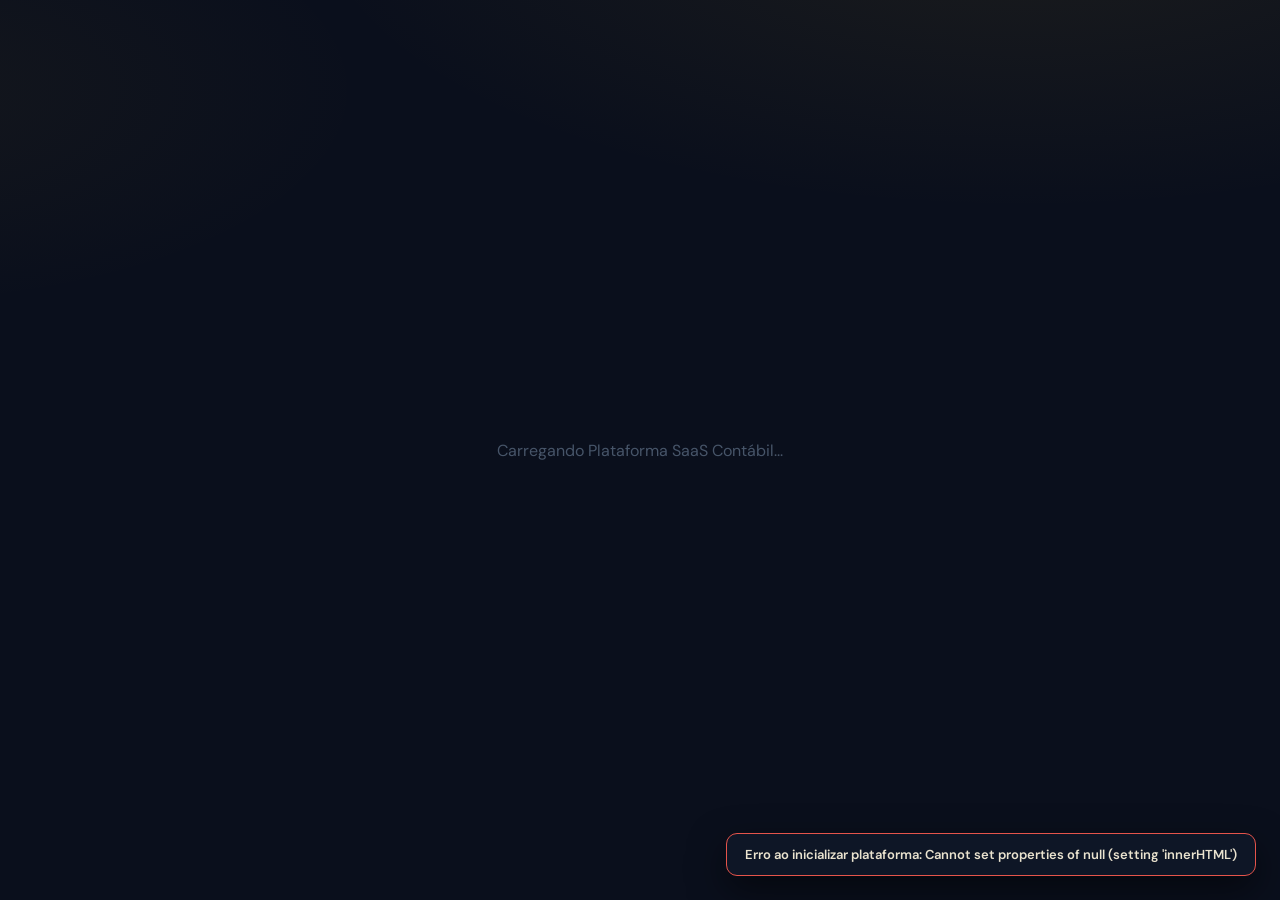
==== frontend/index.html @ 04c54537 "aaaa" ====
<!DOCTYPE html>
<html lang="pt-BR">
<head>
    <meta charset="UTF-8">
    <meta name="viewport" content="width=device-width, initial-scale=1.0, maximum-scale=5.0, viewport-fit=cover">
    <meta name="theme-color" content="#0f172a">
    <meta name="description" content="Plataforma SaaS Multi-Tenant de Precificação de Honorários, Propostas Comerciais e CRM de Vendas Especializado em Contabilidade (NBC PG 01 & Res. CFC 1.590/2020).">
    <title>SaaS Contábil — Precificação, Propostas &amp; CRM de Vendas</title>
    <link rel="icon" type="image/svg+xml" href="./favicon.svg">
    <link rel="preconnect" href="https://fonts.googleapis.com">
    <link rel="preconnect" href="https://fonts.gstatic.com" crossorigin>
    <link href="https://fonts.googleapis.com/css2?family=DM+Sans:ital,opsz,wght@0,9..40,400..700;1,9..40,400..700&family=Fraunces:opsz,wght@9..144,600;9..144,700&family=JetBrains+Mono:wght@400;500;600;700&display=swap" rel="stylesheet">
    <link rel="stylesheet" href="./styles.css">
</head>
<body>
    <div id="app">
        <div style="display:flex;align-items:center;justify-content:center;min-height:100vh;font-family:'DM Sans',sans-serif;color:#475569;gap:12px;">
            <span>Carregando Plataforma SaaS Contábil...</span>
        </div>
    </div>

    <!-- Motor SaaS Standalone para Navegador / GitHub Pages (com fallback automático para API Backend) -->
    <script src="./browser_engine.js"></script>
    <script src="./app.js"></script>
</body>
</html>
---- frontend/styles.css ----
@import url('https://fonts.googleapis.com/css2?family=Syne:wght@600;700;800&family=DM+Sans:opsz,wght@9..40,400;9..40,500;9..40,600;9..40,700&display=swap');

:root {
  --navy: #0A0F1C;
  --navy-2: #0E1626;
  --navy-3: #121C30;
  --navy-4: #18253E;
  --line: #243049;
  --gold: #C9A227;
  --gold-soft: #E0C86A;
  --cream: #EAE3CF;
  --muted: #9AA6B8;
  --danger: #E5544B;
  --ok: #4FB477;
  --info: #38BDF8;
  --purple: #A78BFA;
  --sidebar-w: 256px;
  --sidebar-collapsed-w: 74px;
  --topbar-h: 68px;
  --bottom-nav-h: 64px;
}

* {
  box-sizing: border-box;
  margin: 0;
  padding: 0;
  -webkit-tap-highlight-color: transparent;
}

html, body {
  width: 100%;
  min-height: 100vh;
  min-height: 100dvh;
  font-family: 'DM Sans', system-ui, -apple-system, sans-serif;
  background:
    radial-gradient(1200px 500px at 80% -10%, rgba(201, 162, 39, 0.09), transparent 60%),
    radial-gradient(900px 400px at -10% 10%, rgba(201, 162, 39, 0.05), transparent 55%),
    var(--navy);
  color: var(--cream);
  overflow-x: hidden;
}

h1, h2, h3, .valor-grande, .card-title, .brand-title {
  font-family: 'Syne', sans-serif;
}

/* =========================================================================
   LAYOUT SAAS ADAPTATIVO (ULTRA-WIDE, DESKTOP, NOTEBOOK, TABLET, MOBILE)
   ========================================================================= */
.saas-shell {
  display: flex;
  min-height: 100vh;
  min-height: 100dvh;
  width: 100%;
}

.sidebar {
  position: fixed;
  top: 0;
  left: 0;
  bottom: 0;
  width: var(--sidebar-w);
  background: linear-gradient(180deg, #0D1525 0%, #090E1A 100%);
  border-right: 1px solid var(--line);
  display: flex;
  flex-direction: column;
  z-index: 1000;
  transition: width 0.22s cubic-bezier(0.4, 0, 0.2, 1), transform 0.22s ease;
}

.saas-shell.collapsed .sidebar {
  width: var(--sidebar-collapsed-w);
}

.sidebar-brand {
  height: var(--topbar-h);
  padding: 0 16px;
  display: flex;
  align-items: center;
  justify-content: space-between;
  border-bottom: 1px solid var(--line);
  gap: 10px;
}

.brand-left {
  display: flex;
  align-items: center;
  gap: 11px;
  overflow: hidden;
}

.brand-logo {
  width: 38px;
  height: 38px;
  border-radius: 10px;
  background: rgba(201, 162, 39, 0.14);
  border: 1px solid var(--gold);
  color: var(--gold);
  display: flex;
  align-items: center;
  justify-content: center;
  flex: none;
  font-weight: 800;
}

.brand-texts {
  display: flex;
  flex-direction: column;
  white-space: nowrap;
  overflow: hidden;
}

.brand-title {
  font-size: 14.5px;
  font-weight: 800;
  color: var(--cream);
  text-overflow: ellipsis;
  overflow: hidden;
}

.brand-sub {
  font-size: 11px;
  color: var(--muted);
}

.saas-shell.collapsed .brand-texts,
.saas-shell.collapsed .nav-label,
.saas-shell.collapsed .nav-badge {
  display: none;
}

.sidebar-toggle {
  background: var(--navy-3);
  border: 1px solid var(--line);
  color: var(--muted);
  width: 28px;
  height: 28px;
  border-radius: 7px;
  cursor: pointer;
  display: flex;
  align-items: center;
  justify-content: center;
  flex: none;
  transition: 0.15s;
}

.sidebar-toggle:hover {
  border-color: var(--gold);
  color: var(--gold);
}

.sidebar-nav {
  flex: 1;
  padding: 16px 10px;
  display: flex;
  flex-direction: column;
  gap: 6px;
  overflow-y: auto;
}

.sidebar-footer {
  padding: 12px 10px 16px;
  border-top: 1px solid var(--line);
  display: flex;
  flex-direction: column;
  gap: 8px;
}

.nav-item {
  width: 100%;
  display: flex;
  align-items: center;
  gap: 12px;
  padding: 11px 13px;
  border-radius: 11px;
  border: 1px solid transparent;
  background: transparent;
  color: var(--muted);
  font-family: inherit;
  font-size: 13.5px;
  font-weight: 600;
  cursor: pointer;
  text-align: left;
  transition: all 0.16s ease;
  position: relative;
}

.nav-item svg {
  flex: none;
  color: var(--muted);
  transition: color 0.16s;
}

.nav-item:hover {
  background: rgba(255, 255, 255, 0.03);
  color: var(--cream);
  border-color: rgba(255, 255, 255, 0.06);
}

.nav-item:hover svg {
  color: var(--gold);
}

.nav-item.active {
  background: rgba(201, 162, 39, 0.14);
  border-color: var(--gold);
  color: var(--cream);
  font-weight: 700;
}

.nav-item.active svg {
  color: var(--gold);
}

.nav-badge {
  margin-left: auto;
  background: var(--navy-3);
  border: 1px solid var(--line);
  color: var(--gold-soft);
  font-size: 11px;
  padding: 1px 7px;
  border-radius: 999px;
}

/* BARRA DE NAVEGAÇÃO INFERIOR PARA TELAS MOBILE / SMARTPHONES */
.mobile-bottom-nav {
  display: none;
  position: fixed;
  bottom: 0;
  left: 0;
  right: 0;
  height: var(--bottom-nav-h);
  background: rgba(11, 17, 30, 0.96);
  backdrop-filter: blur(14px);
  border-top: 1px solid var(--line);
  z-index: 1100;
  justify-content: space-around;
  align-items: center;
  padding: 0 6px env(safe-area-inset-bottom, 0);
}

.mobile-nav-btn {
  flex: 1;
  display: flex;
  flex-direction: column;
  align-items: center;
  justify-content: center;
  gap: 3px;
  background: none;
  border: 0;
  color: var(--muted);
  font-family: inherit;
  font-size: 10.5px;
  font-weight: 600;
  padding: 6px 2px;
  cursor: pointer;
}

.mobile-nav-btn.active {
  color: var(--gold);
  font-weight: 700;
}

/* =========================================================================
   ÁREA PRINCIPAL E TOPBAR MULTI-TENANT
   ========================================================================= */
.main-area {
  flex: 1;
  margin-left: var(--sidebar-w);
  min-width: 0;
  display: flex;
  flex-direction: column;
  transition: margin-left 0.22s cubic-bezier(0.4, 0, 0.2, 1);
}

.saas-shell.collapsed .main-area {
  margin-left: var(--sidebar-collapsed-w);
}

.topbar {
  min-height: var(--topbar-h);
  padding: 10px 24px;
  background: rgba(14, 22, 38, 0.88);
  backdrop-filter: blur(12px);
  border-bottom: 1px solid var(--line);
  display: flex;
  align-items: center;
  justify-content: space-between;
  gap: 14px;
  position: sticky;
  top: 0;
  z-index: 900;
  flex-wrap: wrap;
}

.topbar-left {
  display: flex;
  align-items: center;
  gap: 12px;
  min-width: 0;
}

.page-title {
  font-size: clamp(15px, 1.6vw, 20px);
  font-weight: 800;
  letter-spacing: -0.3px;
}

.page-subtitle {
  font-size: 12px;
  color: var(--muted);
}

.topbar-right {
  display: flex;
  align-items: center;
  gap: 8px;
  flex-wrap: wrap;
}

.context-pill {
  display: flex;
  align-items: center;
  gap: 8px;
  background: var(--navy-3);
  border: 1px solid var(--line);
  border-radius: 10px;
  padding: 6px 10px;
  font-size: 12px;
  max-width: 100%;
}

.context-pill select {
  background: transparent;
  border: 0;
  color: var(--cream);
  font-weight: 600;
  font-size: 12px;
  padding: 2px 4px;
  cursor: pointer;
  width: auto;
  max-width: 260px;
  text-overflow: ellipsis;
}

.role-badge {
  background: rgba(201, 162, 39, 0.16);
  color: var(--gold-soft);
  border: 1px solid rgba(201, 162, 39, 0.4);
  padding: 4px 9px;
  border-radius: 999px;
  font-size: 11px;
  font-weight: 700;
  white-space: nowrap;
}

.screen-badge {
  background: rgba(56, 189, 248, 0.12);
  color: var(--info);
  border: 1px solid rgba(56, 189, 248, 0.35);
  padding: 4px 9px;
  border-radius: 999px;
  font-size: 11px;
  font-weight: 600;
  white-space: nowrap;
}

.page-container {
  padding: clamp(14px, 2vw, 26px);
  padding-bottom: 60px;
  width: 100%;
  max-width: 1680px;
  margin: 0 auto;
}

/* =========================================================================
   GRID E COMPONENTES DA CALCULADORA E FORMULÁRIOS
   ========================================================================= */
.grid-calc {
  display: grid;
  grid-template-columns: minmax(0, 1fr) 410px;
  gap: 20px;
  align-items: start;
}

.col-inputs {
  display: flex;
  flex-direction: column;
  gap: 14px;
  min-width: 0;
}

.card {
  background: var(--navy-2);
  border: 1px solid var(--line);
  border-radius: 14px;
  overflow: hidden;
  min-width: 0;
}

.card-head {
  width: 100%;
  display: flex;
  align-items: center;
  gap: 12px;
  padding: 14px 16px;
  background: none;
  border: 0;
  color: var(--cream);
  cursor: pointer;
  text-align: left;
}

.card-icon {
  color: var(--gold);
  display: flex;
}

.card-titles {
  flex: 1;
  display: flex;
  flex-direction: column;
  min-width: 0;
}

.card-title {
  font-size: 15px;
  font-weight: 700;
}

.card-sub {
  font-size: 11.5px;
  color: var(--muted);
}

.card-body {
  padding: 14px 16px 18px;
  display: flex;
  flex-direction: column;
  gap: 14px;
  border-top: 1px solid var(--line);
  min-width: 0;
}

.table-responsive {
  width: 100%;
  overflow-x: auto;
  -webkit-overflow-scrolling: touch;
}

.campo {
  display: flex;
  flex-direction: column;
  gap: 6px;
  min-width: 0;
}

.campo-label {
  font-size: 12.5px;
  font-weight: 600;
  color: #D4DCEA;
  display: flex;
  justify-content: space-between;
  align-items: baseline;
  gap: 8px;
  flex-wrap: wrap;
}

.campo-label-left {
  display: inline-flex;
  align-items: center;
  gap: 6px;
}

.campo-hint {
  font-size: 10.5px;
  color: var(--muted);
  font-weight: 400;
  font-style: italic;
}

.dois {
  display: grid;
  grid-template-columns: repeat(2, minmax(0, 1fr));
  gap: 12px;
}

.tres {
  display: grid;
  grid-template-columns: repeat(3, minmax(0, 1fr));
  gap: 12px;
}

.quatro {
  display: grid;
  grid-template-columns: repeat(4, minmax(0, 1fr));
  gap: 12px;
}

input, select, textarea {
  font-family: inherit;
  font-size: 13.5px;
  color: var(--cream);
  background: var(--navy-3);
  border: 1px solid var(--line);
  border-radius: 9px;
  padding: 9px 11px;
  width: 100%;
  outline: none;
  transition: border-color 0.15s;
}

input:focus, select:focus, textarea:focus {
  border-color: var(--gold);
}

textarea {
  resize: vertical;
  min-height: 76px;
}

.prefixo {
  display: flex;
  align-items: center;
  background: var(--navy-3);
  border: 1px solid var(--line);
  border-radius: 9px;
  overflow: hidden;
}

.prefixo:focus-within {
  border-color: var(--gold);
}

.prefixo span {
  padding: 0 10px;
  color: var(--muted);
  font-size: 13px;
  flex: none;
}

.prefixo input {
  border: 0;
  background: none;
  border-radius: 0;
  padding-left: 0;
}

.stepper {
  display: flex;
  align-items: center;
  background: var(--navy-3);
  border: 1px solid var(--line);
  border-radius: 9px;
  overflow: hidden;
}

.stepper button {
  background: none;
  border: 0;
  color: var(--gold);
  padding: 9px 13px;
  cursor: pointer;
  font-weight: 700;
  font-size: 15px;
}

.stepper button:hover {
  background: rgba(201, 162, 39, 0.12);
}

.stepper input {
  border: 0;
  background: none;
  text-align: center;
  border-radius: 0;
  border-left: 1px solid var(--line);
  border-right: 1px solid var(--line);
}

.chips {
  display: flex;
  flex-wrap: wrap;
  gap: 8px;
}

.chip {
  font-family: inherit;
  font-size: 12.5px;
  padding: 8px 13px;
  border-radius: 999px;
  border: 1px solid var(--line);
  background: var(--navy-3);
  color: var(--muted);
  cursor: pointer;
  transition: 0.15s;
}

.chip:hover {
  border-color: var(--gold);
}

.chip-on {
  background: var(--gold);
  color: #1a1408;
  border-color: var(--gold);
  font-weight: 700;
}

.checks, .avulsos-list {
  display: flex;
  flex-direction: column;
  gap: 8px;
}

.check, .avulso-toggle {
  display: flex;
  align-items: center;
  gap: 10px;
  font-family: inherit;
  font-size: 13px;
  background: var(--navy-3);
  border: 1px solid var(--line);
  border-radius: 9px;
  padding: 10px 12px;
  color: #D4DCEA;
  cursor: pointer;
  text-align: left;
  width: 100%;
}

.check-on, .avulso-on .avulso-toggle {
  border-color: var(--gold);
  background: rgba(201, 162, 39, 0.10);
}

.box {
  width: 18px;
  height: 18px;
  border-radius: 5px;
  border: 1.5px solid var(--line);
  display: flex;
  align-items: center;
  justify-content: center;
  color: #1a1408;
  background: var(--navy);
  flex: none;
  font-size: 11px;
  font-weight: 800;
}

.check-on .box, .avulso-on .box {
  background: var(--gold);
  border-color: var(--gold);
}

.avulso {
  display: flex;
  gap: 8px;
  align-items: center;
  flex-wrap: wrap;
}

.avulso .avulso-toggle {
  flex: 1;
  min-width: 180px;
}

.mini-stats {
  display: grid;
  grid-template-columns: 1fr 1fr;
  gap: 10px;
  padding-top: 8px;
  border-top: 1px dashed var(--line);
}

.mini-stats div {
  display: flex;
  flex-direction: column;
  gap: 2px;
}

.mini-stats span {
  font-size: 11px;
  color: var(--muted);
}

.mini-stats strong {
  font-size: 17px;
}

.gold {
  color: var(--gold-soft);
}

.result-sticky {
  position: sticky;
  top: 86px;
  background: linear-gradient(180deg, var(--navy-2), #0B1322);
  border: 1px solid var(--line);
  border-radius: 16px;
  padding: 20px;
  display: flex;
  flex-direction: column;
  gap: 15px;
}

.valor-grande {
  font-size: clamp(28px, 3vw, 36px);
  font-weight: 800;
  color: var(--gold-soft);
  line-height: 1.05;
  letter-spacing: -1px;
}

.faixas {
  display: grid;
  grid-template-columns: repeat(3, minmax(0, 1fr));
  gap: 8px;
}

.faixa {
  background: var(--navy-3);
  border: 1px solid var(--line);
  border-radius: 10px;
  padding: 10px 6px;
  display: flex;
  flex-direction: column;
  gap: 3px;
  text-align: center;
}

.faixa-mid {
  border-color: var(--gold);
  background: rgba(201, 162, 39, 0.08);
}

.faixa span {
  font-size: 10px;
  color: var(--muted);
  text-transform: uppercase;
}

.faixa strong {
  font-size: 13px;
}

.faixa em {
  font-size: 9.5px;
  color: var(--muted);
  font-style: normal;
}

.bars-list {
  display: flex;
  flex-direction: column;
  gap: 8px;
  padding: 6px 0;
}

.bar-row {
  display: grid;
  grid-template-columns: 135px 1fr 74px;
  align-items: center;
  gap: 8px;
  font-size: 11.5px;
}

.bar-label {
  color: #C7CEDB;
  white-space: nowrap;
  overflow: hidden;
  text-overflow: ellipsis;
}

.bar-track {
  height: 16px;
  background: var(--navy-3);
  border-radius: 4px;
  overflow: hidden;
}

.bar-fill {
  height: 100%;
  background: var(--gold);
  border-radius: 0 4px 4px 0;
  transition: width 0.25s ease;
}

.bar-val {
  text-align: right;
  font-weight: 600;
  color: var(--gold-soft);
}

/* BOTÕES */
.btn-primary {
  display: inline-flex;
  align-items: center;
  justify-content: center;
  gap: 8px;
  padding: 11px 18px;
  background: var(--gold);
  color: #1a1408;
  border: 0;
  border-radius: 10px;
  font-family: inherit;
  font-size: 13.5px;
  font-weight: 800;
  cursor: pointer;
  transition: 0.15s;
  text-decoration: none;
}

.btn-primary:hover {
  background: var(--gold-soft);
  transform: translateY(-1px);
}

.btn-cta-hero {
  width: 100%;
  padding: 14px 20px;
  font-size: 15px;
  letter-spacing: 0.4px;
  box-shadow: 0 10px 26px rgba(201, 162, 39, 0.25);
}

.btn-secondary {
  display: inline-flex;
  align-items: center;
  justify-content: center;
  gap: 7px;
  padding: 9px 14px;
  background: var(--navy-3);
  color: var(--cream);
  border: 1px solid var(--line);
  border-radius: 9px;
  font-family: inherit;
  font-size: 12.5px;
  font-weight: 600;
  cursor: pointer;
  transition: 0.15s;
  text-decoration: none;
}

.btn-secondary:hover {
  border-color: var(--gold);
  color: var(--gold);
}

.btn-danger {
  background: rgba(229, 84, 75, 0.12);
  color: var(--danger);
  border: 1px solid rgba(229, 84, 75, 0.35);
  padding: 7px 12px;
  border-radius: 8px;
  cursor: pointer;
  font-size: 12px;
  font-weight: 600;
}

/* KANBAN */
.crm-tabs {
  display: flex;
  gap: 8px;
  margin-bottom: 18px;
  border-bottom: 1px solid var(--line);
  padding-bottom: 12px;
  flex-wrap: wrap;
}

.crm-tab {
  padding: 9px 14px;
  border-radius: 9px;
  border: 1px solid var(--line);
  background: var(--navy-2);
  color: var(--muted);
  font-weight: 600;
  font-size: 12.5px;
  cursor: pointer;
  display: inline-flex;
  align-items: center;
  gap: 7px;
}

.crm-tab.active {
  background: var(--gold);
  color: #1a1408;
  border-color: var(--gold);
  font-weight: 700;
}

.kanban-board {
  display: flex;
  gap: 14px;
  overflow-x: auto;
  padding-bottom: 16px;
  min-height: 520px;
  scroll-snap-type: x proximity;
  -webkit-overflow-scrolling: touch;
}

.kanban-col {
  min-width: 280px;
  width: 280px;
  flex: none;
  background: var(--navy-2);
  border: 1px solid var(--line);
  border-radius: 14px;
  display: flex;
  flex-direction: column;
  max-height: 74vh;
  scroll-snap-align: start;
}

.kanban-col.drag-over {
  border-color: var(--gold);
  background: rgba(201, 162, 39, 0.05);
}

.kanban-col-head {
  padding: 12px 14px;
  border-bottom: 1px solid var(--line);
  display: flex;
  align-items: center;
  justify-content: space-between;
  gap: 8px;
}

.kanban-col-title {
  font-size: 13px;
  font-weight: 700;
  display: flex;
  align-items: center;
  gap: 7px;
}

.stage-dot {
  width: 9px;
  height: 9px;
  border-radius: 50%;
}

.kanban-col-body {
  padding: 10px;
  display: flex;
  flex-direction: column;
  gap: 10px;
  overflow-y: auto;
  flex: 1;
}

.kanban-card {
  background: var(--navy-3);
  border: 1px solid var(--line);
  border-radius: 11px;
  padding: 12px;
  cursor: grab;
  display: flex;
  flex-direction: column;
  gap: 8px;
  transition: transform 0.14s, border-color 0.14s;
}

.kanban-card:hover {
  border-color: var(--gold);
  transform: translateY(-2px);
}

.kanban-card-company {
  font-weight: 700;
  font-size: 13.5px;
  color: var(--cream);
}

.kanban-card-contact {
  font-size: 11.5px;
  color: var(--muted);
}

.kanban-tags {
  display: flex;
  flex-wrap: wrap;
  gap: 5px;
}

.tag {
  font-size: 10.5px;
  padding: 2px 7px;
  border-radius: 6px;
  background: rgba(255, 255, 255, 0.05);
  border: 1px solid var(--line);
  color: #D4DCEA;
}

.tag-gold {
  background: rgba(201, 162, 39, 0.14);
  border-color: rgba(201, 162, 39, 0.4);
  color: var(--gold-soft);
  font-weight: 700;
}

.tag-ok {
  background: rgba(79, 180, 119, 0.14);
  border-color: rgba(79, 180, 119, 0.4);
  color: var(--ok);
}

.tag-warn {
  background: rgba(229, 84, 75, 0.14);
  border-color: rgba(229, 84, 75, 0.4);
  color: var(--danger);
}

.kanban-card-actions {
  display: flex;
  gap: 5px;
  padding-top: 6px;
  border-top: 1px dashed var(--line);
  flex-wrap: wrap;
}

.btn-xs {
  padding: 4px 8px;
  font-size: 11px;
  border-radius: 6px;
  border: 1px solid var(--line);
  background: var(--navy-2);
  color: var(--cream);
  cursor: pointer;
  font-family: inherit;
}

.btn-xs:hover {
  border-color: var(--gold);
  color: var(--gold);
}

/* KPI E TABELAS */
.kpi-grid {
  display: grid;
  grid-template-columns: repeat(auto-fit, minmax(190px, 1fr));
  gap: 14px;
  margin-bottom: 20px;
}

.kpi-card {
  background: var(--navy-2);
  border: 1px solid var(--line);
  border-radius: 13px;
  padding: 15px;
  display: flex;
  flex-direction: column;
  gap: 4px;
}

.kpi-card span {
  font-size: 11px;
  color: var(--muted);
  text-transform: uppercase;
  letter-spacing: 0.3px;
}

.kpi-card strong {
  font-family: 'Syne', sans-serif;
  font-size: clamp(18px, 2vw, 23px);
  color: var(--cream);
}

.kpi-card em {
  font-size: 11px;
  color: var(--muted);
  font-style: normal;
}

.data-table {
  width: 100%;
  border-collapse: collapse;
  font-size: 13px;
  min-width: 520px;
}

.data-table th, .data-table td {
  padding: 10px 12px;
  border-bottom: 1px solid var(--line);
  text-align: left;
}

.data-table th {
  font-size: 11px;
  text-transform: uppercase;
  color: var(--muted);
  background: var(--navy-3);
}

.data-table tr:hover td {
  background: rgba(255, 255, 255, 0.02);
}

.modal-backdrop {
  position: fixed;
  inset: 0;
  background: rgba(5, 9, 18, 0.78);
  backdrop-filter: blur(4px);
  display: flex;
  align-items: center;
  justify-content: center;
  z-index: 2000;
  padding: 16px;
}

.modal-box {
  background: var(--navy-2);
  border: 1px solid var(--line);
  border-radius: 16px;
  width: 100%;
  max-width: 720px;
  max-height: 90dvh;
  overflow-y: auto;
  padding: 22px;
  display: flex;
  flex-direction: column;
  gap: 14px;
  box-shadow: 0 24px 60px rgba(0, 0, 0, 0.6);
}

.modal-head {
  display: flex;
  align-items: center;
  justify-content: space-between;
  border-bottom: 1px solid var(--line);
  padding-bottom: 12px;
}

.toast {
  position: fixed;
  bottom: 24px;
  right: 24px;
  background: var(--navy-2);
  border: 1px solid var(--gold);
  color: var(--cream);
  padding: 12px 18px;
  border-radius: 11px;
  box-shadow: 0 14px 36px rgba(0, 0, 0, 0.5);
  z-index: 3000;
  font-size: 13px;
  font-weight: 600;
}

.help-tip {
  display: inline-flex;
  align-items: center;
  justify-content: center;
  width: 16px;
  height: 16px;
  border-radius: 50%;
  background: var(--navy-3);
  border: 1px solid var(--line);
  color: var(--gold);
  font-size: 10px;
  font-weight: 700;
  cursor: help;
}

/* =========================================================================
   MEDIA QUERIES DE ADAPTAÇÃO DE TELA (ULTRAWIDE, TABLETS, NOTEBOOKS, CELULARES)
   ========================================================================= */
@media (min-width: 1680px) {
  .grid-calc {
    grid-template-columns: minmax(0, 1fr) 460px;
    gap: 26px;
  }
  .page-content {
    max-width: 2200px;
  }
}

@media (max-width: 1180px) {
  .grid-calc {
    grid-template-columns: 1fr;
  }
  .result-sticky {
    position: static;
  }
  .quatro {
    grid-template-columns: repeat(2, minmax(0, 1fr));
  }
}

@media (max-width: 900px) {
  .tres {
    grid-template-columns: repeat(2, minmax(0, 1fr));
  }
}

@media (max-width: 768px) {
  .sidebar {
    display: none;
  }
  .main-area,
  .saas-shell.collapsed .main-area {
    margin-left: 0 !important;
    padding-bottom: calc(var(--bottom-nav-h) + 20px);
  }
  .mobile-bottom-nav {
    display: flex;
  }
  .topbar {
    padding: 10px 14px;
  }
  .page-subtitle {
    display: none;
  }
  .dois, .tres, .quatro {
    grid-template-columns: 1fr;
  }
  .faixas {
    grid-template-columns: 1fr;
  }
  .bar-row {
    grid-template-columns: 110px 1fr 68px;
  }
  .toast {
    bottom: calc(var(--bottom-nav-h) + 12px);
    left: 12px;
    right: 12px;
  }
}

@media print {
  .sidebar, .topbar, .mobile-bottom-nav, .no-print {
    display: none !important;
  }
  .main-area {
    margin-left: 0 !important;
  }
  body {
    background: #fff !important;
    color: #111 !important;
  }
}
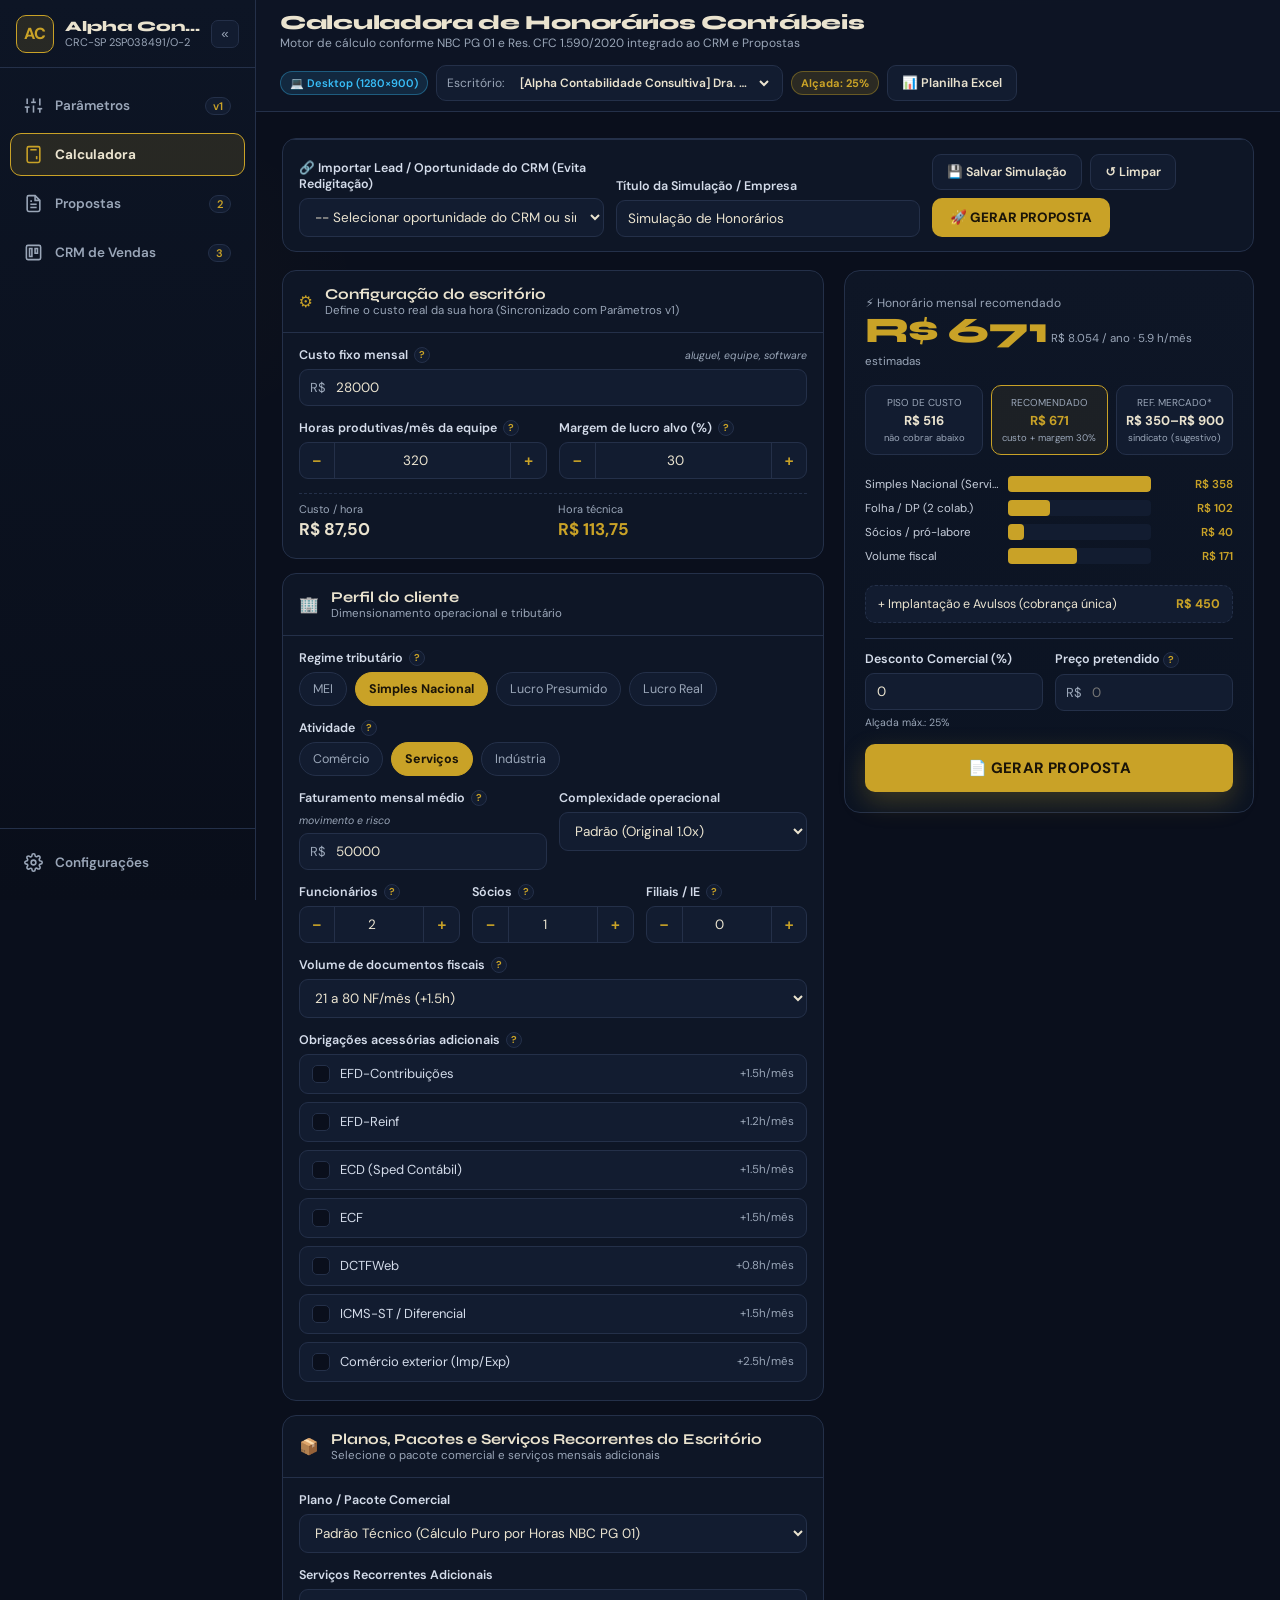
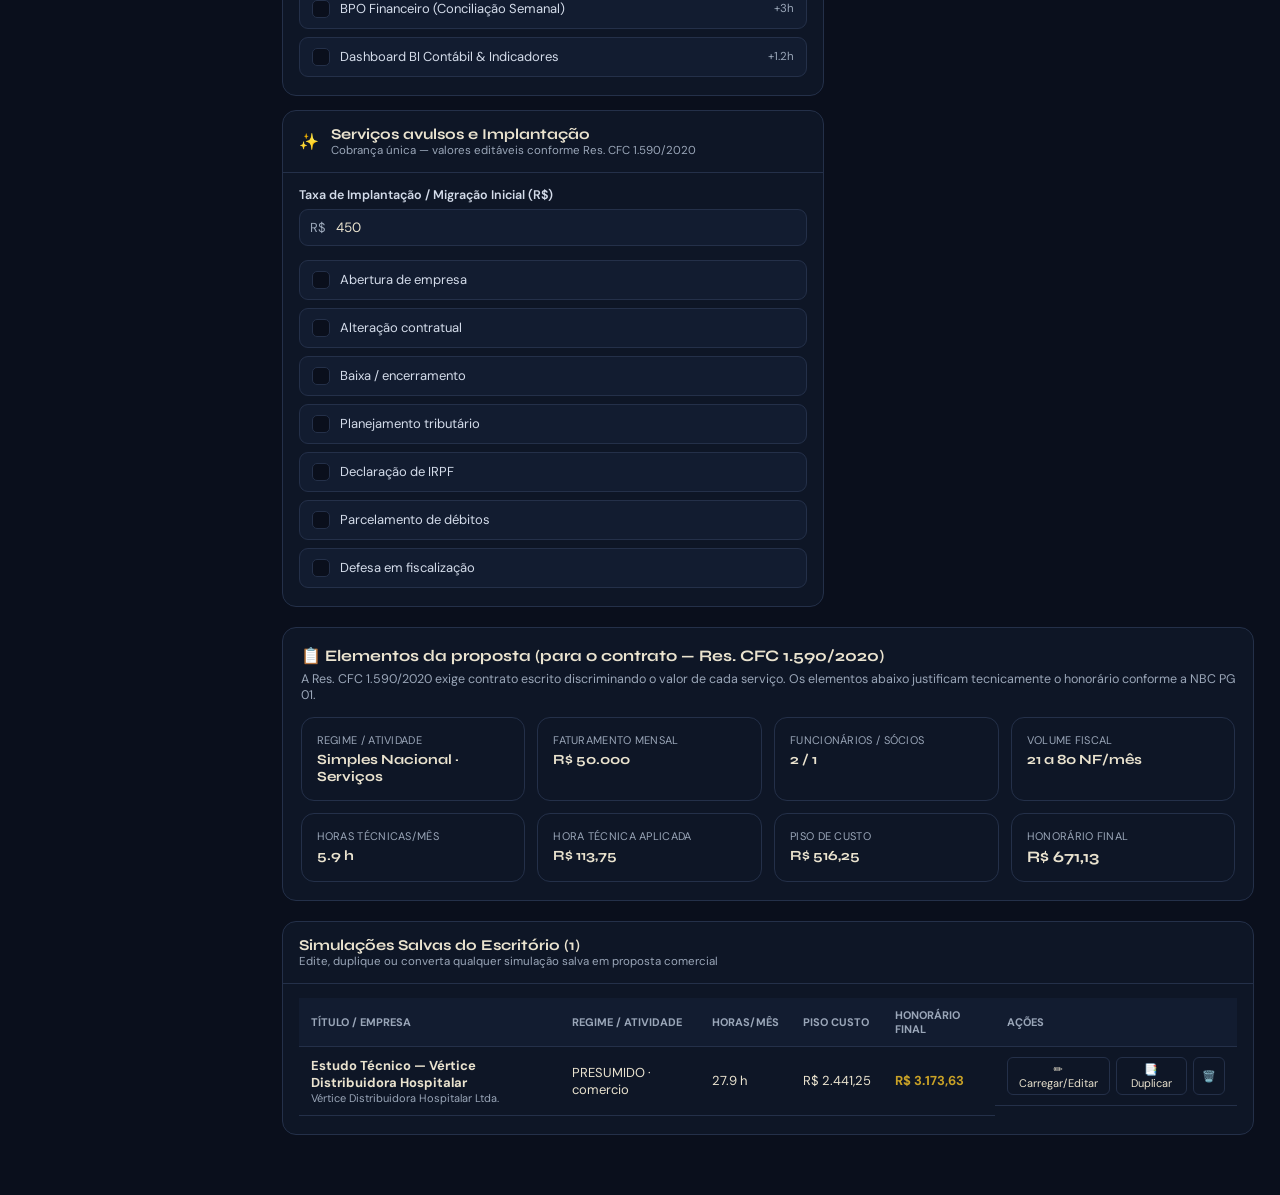
==== commit 64f96b2b: "aa" ====
--- a/frontend/index.html
+++ b/frontend/index.html
@@ -3,18 +3,18 @@
 <head>
     <meta charset="UTF-8">
     <meta name="viewport" content="width=device-width, initial-scale=1.0, maximum-scale=5.0, viewport-fit=cover">
-    <meta name="theme-color" content="#0f172a">
+    <meta name="theme-color" content="#0A1220">
     <meta name="description" content="Plataforma SaaS Multi-Tenant de Precificação de Honorários, Propostas Comerciais e CRM de Vendas Especializado em Contabilidade (NBC PG 01 & Res. CFC 1.590/2020).">
     <title>SaaS Contábil — Precificação, Propostas &amp; CRM de Vendas</title>
     <link rel="icon" type="image/svg+xml" href="./favicon.svg">
     <link rel="preconnect" href="https://fonts.googleapis.com">
     <link rel="preconnect" href="https://fonts.gstatic.com" crossorigin>
-    <link href="https://fonts.googleapis.com/css2?family=DM+Sans:ital,opsz,wght@0,9..40,400..700;1,9..40,400..700&family=Fraunces:opsz,wght@9..144,600;9..144,700&family=JetBrains+Mono:wght@400;500;600;700&display=swap" rel="stylesheet">
+    <link href="https://fonts.googleapis.com/css2?family=JetBrains+Mono:wght@400;500;600;700&family=Plus+Jakarta+Sans:wght@400;500;600;700;800&family=Syne:wght@600;700;800&display=swap" rel="stylesheet">
     <link rel="stylesheet" href="./styles.css">
 </head>
 <body>
-    <div id="app">
-        <div style="display:flex;align-items:center;justify-content:center;min-height:100vh;font-family:'DM Sans',sans-serif;color:#475569;gap:12px;">
+    <div id="root">
+        <div style="display:flex;align-items:center;justify-content:center;min-height:100vh;font-family:'Plus Jakarta Sans',sans-serif;color:#8D99AE;gap:12px;">
             <span>Carregando Plataforma SaaS Contábil...</span>
         </div>
     </div>
